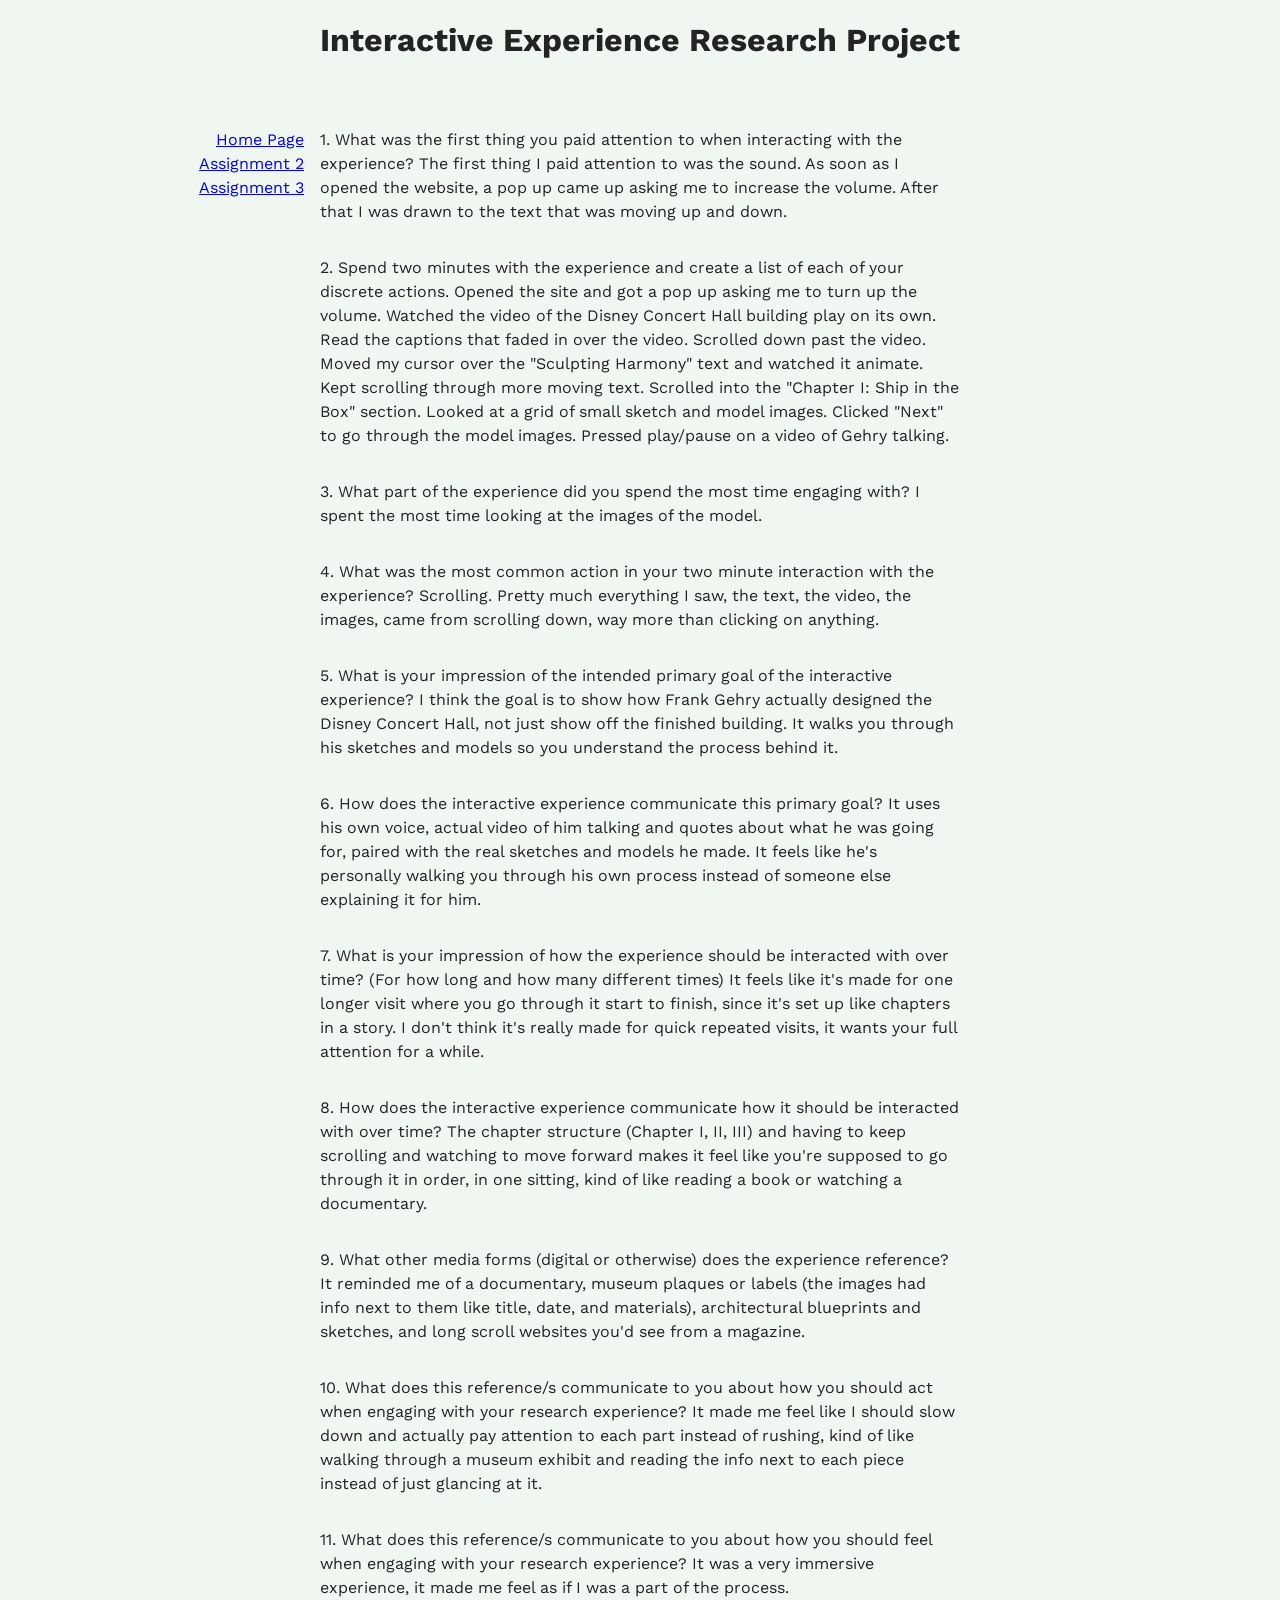
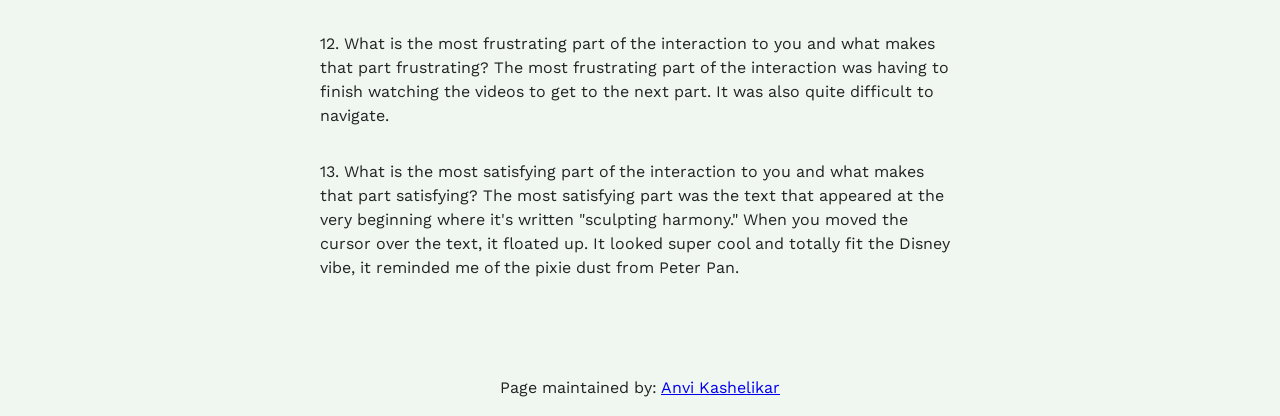
==== assignment1.html @ 2e986232 "started the code for the assignment I made the basic website. Added a home page and a page for the a" ====
<!doctype html>
<html lang="en">
<head>
    <meta charset="UTF-8">
    <meta name="viewport"
          content="width=device-width, user-scalable=no, initial-scale=1.0, maximum-scale=1.0, minimum-scale=1.0">
    <meta http-equiv="X-UA-Compatible" content="ie=edge">

<!-- !!!!! -->
<!--    change this to refer to your specific page  -->
    <title>Assignment 1 </title>

<!-- !!!!! -->
<!--  change this to your preferred icon  -->
    <!-- favicon was sourced from favicon.io but the original graphics are copyright 2020 Twitter, Inc
    and other contributors -->
    <!-- They are licensed under CC-BY 4.0 as linked below -->
    <!-- https://creativecommons.org/licenses/by/4.0/ -->
    <link rel="icon" type="image/png" href="./assets/icons/favicon.png">

     <link rel="stylesheet" href="reset.css">
    <link rel="stylesheet" href="style.css">
</head>
<body>


    <header>
    <h1>Interactive Experience Research Project</h1>
</header>

<div class="mainNavContainer">

    <nav>
        <a href="index.html">Home Page</a>
        <a href="assignment2.html">Assignment 2</a>
        <a href="assignment3.html">Assignment 3</a>
    </nav>

    <main>
        <p class="p1"> 1. What was the first thing you paid attention to when interacting with the experience? The first thing I paid attention to was the sound. As soon as I opened the website, a pop up came up asking me to increase the volume. After that I was drawn to the text that was moving up and down. </p>

        <p class="p2"> 2. Spend two minutes with the experience and create a list of each of your discrete actions. Opened the site and got a pop up asking me to turn up the volume. Watched the video of the Disney Concert Hall building play on its own. Read the captions that faded in over the video. Scrolled down past the video. Moved my cursor over the "Sculpting Harmony" text and watched it animate. Kept scrolling through more moving text. Scrolled into the "Chapter I: Ship in the Box" section. Looked at a grid of small sketch and model images. Clicked "Next" to go through the model images. Pressed play/pause on a video of Gehry talking. </p>

        <p class="p3"> 3. What part of the experience did you spend the most time engaging with? I spent the most time looking at the images of the model. </p>

        <p class="p4"> 4. What was the most common action in your two minute interaction with the experience? Scrolling. Pretty much everything I saw, the text, the video, the images, came from scrolling down, way more than clicking on anything. </p>

        <p class="p5"> 5. What is your impression of the intended primary goal of the interactive experience? I think the goal is to show how Frank Gehry actually designed the Disney Concert Hall, not just show off the finished building. It walks you through his sketches and models so you understand the process behind it. </p>

        <p class="p6"> 6. How does the interactive experience communicate this primary goal? It uses his own voice, actual video of him talking and quotes about what he was going for, paired with the real sketches and models he made. It feels like he's personally walking you through his own process instead of someone else explaining it for him. </p>

        <p class="p7"> 7. What is your impression of how the experience should be interacted with over time? (For how long and how many different times) It feels like it's made for one longer visit where you go through it start to finish, since it's set up like chapters in a story. I don't think it's really made for quick repeated visits, it wants your full attention for a while. </p>

        <p class="p8"> 8. How does the interactive experience communicate how it should be interacted with over time? The chapter structure (Chapter I, II, III) and having to keep scrolling and watching to move forward makes it feel like you're supposed to go through it in order, in one sitting, kind of like reading a book or watching a documentary. </p>

        <p class="p9"> 9. What other media forms (digital or otherwise) does the experience reference? It reminded me of a documentary, museum plaques or labels (the images had info next to them like title, date, and materials), architectural blueprints and sketches, and long scroll websites you'd see from a magazine. </p>

        <p class="p10"> 10. What does this reference/s communicate to you about how you should act when engaging with your research experience? It made me feel like I should slow down and actually pay attention to each part instead of rushing, kind of like walking through a museum exhibit and reading the info next to each piece instead of just glancing at it. </p>

        <p class="p11"> 11. What does this reference/s communicate to you about how you should feel when engaging with your research experience? It was a very immersive experience, it made me feel as if I was a part of the process. </p>

        <p class="p12"> 12. What is the most frustrating part of the interaction to you and what makes that part frustrating? The most frustrating part of the interaction was having to finish watching the videos to get to the next part. It was also quite difficult to navigate. </p>

        <p class="p13"> 13. What is the most satisfying part of the interaction to you and what makes that part satisfying? The most satisfying part was the text that appeared at the very beginning where it's written "sculpting harmony." When you moved the cursor over the text, it floated up. It looked super cool and totally fit the Disney vibe, it reminded me of the pixie dust from Peter Pan. </p>
    </main>

    <aside></aside>

</div>

<footer>
    <p>
        Page maintained by:
        <a href="https://github.com/Anvi086" target="_blank">
        Anvi Kashelikar
        </a>
    </p>
</footer>

</body>
</html>
---- style.css ----
/*!!!!!*/
/*add in your own font imports here*/
/*remember to update them in the rest of the CSS : eg the body selector*/
@import url('https://fonts.googleapis.com/css2?family=Work+Sans:ital,wght@0,100..900;1,100..900&display=swap');

/*!!!!!*/
/*change out, and/or add colours to the colour scheme*/
:root{
    /* basic 2-bit palette from 1bit Monitor Glow Palette by Polyducks */
    /* https://lospec.com/palette-list/1bit-monitor-glow */
    --colour-1: #222323;
    --colour-2: #f0f6f0;
}

/* this swaps the colour order to account for user's OS dark mode */
/*!!!!!*/
/*remember to update the colours here too to reflect the above changes*/
@media (prefers-color-scheme: dark) {
    :root{
        --colour-1: #f0f6f0;
        --colour-2: #222323;
    }
}


body {
    background-color: var(--colour-2);
    color: var(--colour-1);
    font-family: 'Work Sans', sans-serif;
    line-height: 1.5;
    padding: 1rem;
    display: flex;
    flex-direction: column;
    gap: 1rem;
}

main p {
margin-block-end: 2rem;
} 

header {
    display: flex;
    justify-content: center;
    margin-block-end: 3rem;
}

.mainNavContainer {
    flex: 1;
    display: flex;
    justify-content: center;
    gap: 1rem;
}

nav {
    display: flex;
    flex-direction: column;
    min-width: fit-content;
    flex: 1;
    align-items: flex-end;
}

main {
    display: flex;
    flex-direction: column;
    align-items: center;
}

aside {
    visibility: hidden;
    flex: 1;
}

footer {
    display: flex;
    justify-content: center;
    margin-block-start: 3rem;
}

/*technique from Kevin Powell*/
/*https://youtu.be/CU8Plk-53RU?si=zMpP0Pfbg1SaXeDB&t=255*/
/*longer post about how this works and the * + * selector*/
/*https://alistapart.com/article/axiomatic-css-and-lobotomized-owls/*/
.prose > * + * {
    margin-block-start: var(--prose-flow, 1em);
}

/* breakpoints from Material Design Spec https://m3.material.io/foundations/layout/breakpoints/overview */
/* while sometimes mobile first is recommended, as we will be focused on desktop, we will start there */

/* assumed base sizing is large (1200–1599px) : desktop  */

/* extra-large breakpoint : desktop, ultrawide monitors */
@media (width > 1600px) {

}

/* expanded breakpoint : phone or tablet in landscape, desktop */
@media (width < 1200px) {
    header {
        margin-block-end: 2rem;
    }
    footer {
        margin-block-start: 2rem;
    }
}
/* medium breakpoint : tablet in portrait */
@media (width < 840px) {
    header {
        margin-block-end: 1rem;
    }
    .mainNavContainer {
        flex-direction: column;
        justify-content: flex-start;
        align-items: center;
    }
    nav {
        flex: 0;
        width: 100%;
        max-width: 80rch;
        justify-content: space-between;
        flex-direction: row;
    }
    main {
        flex: 1;
    }
    aside {
        flex: 0;
    }
    footer {
        margin-block-start: 1rem;
    }
}
/* compact breakpoint : phone in portrait */
@media (width < 600px) {

}
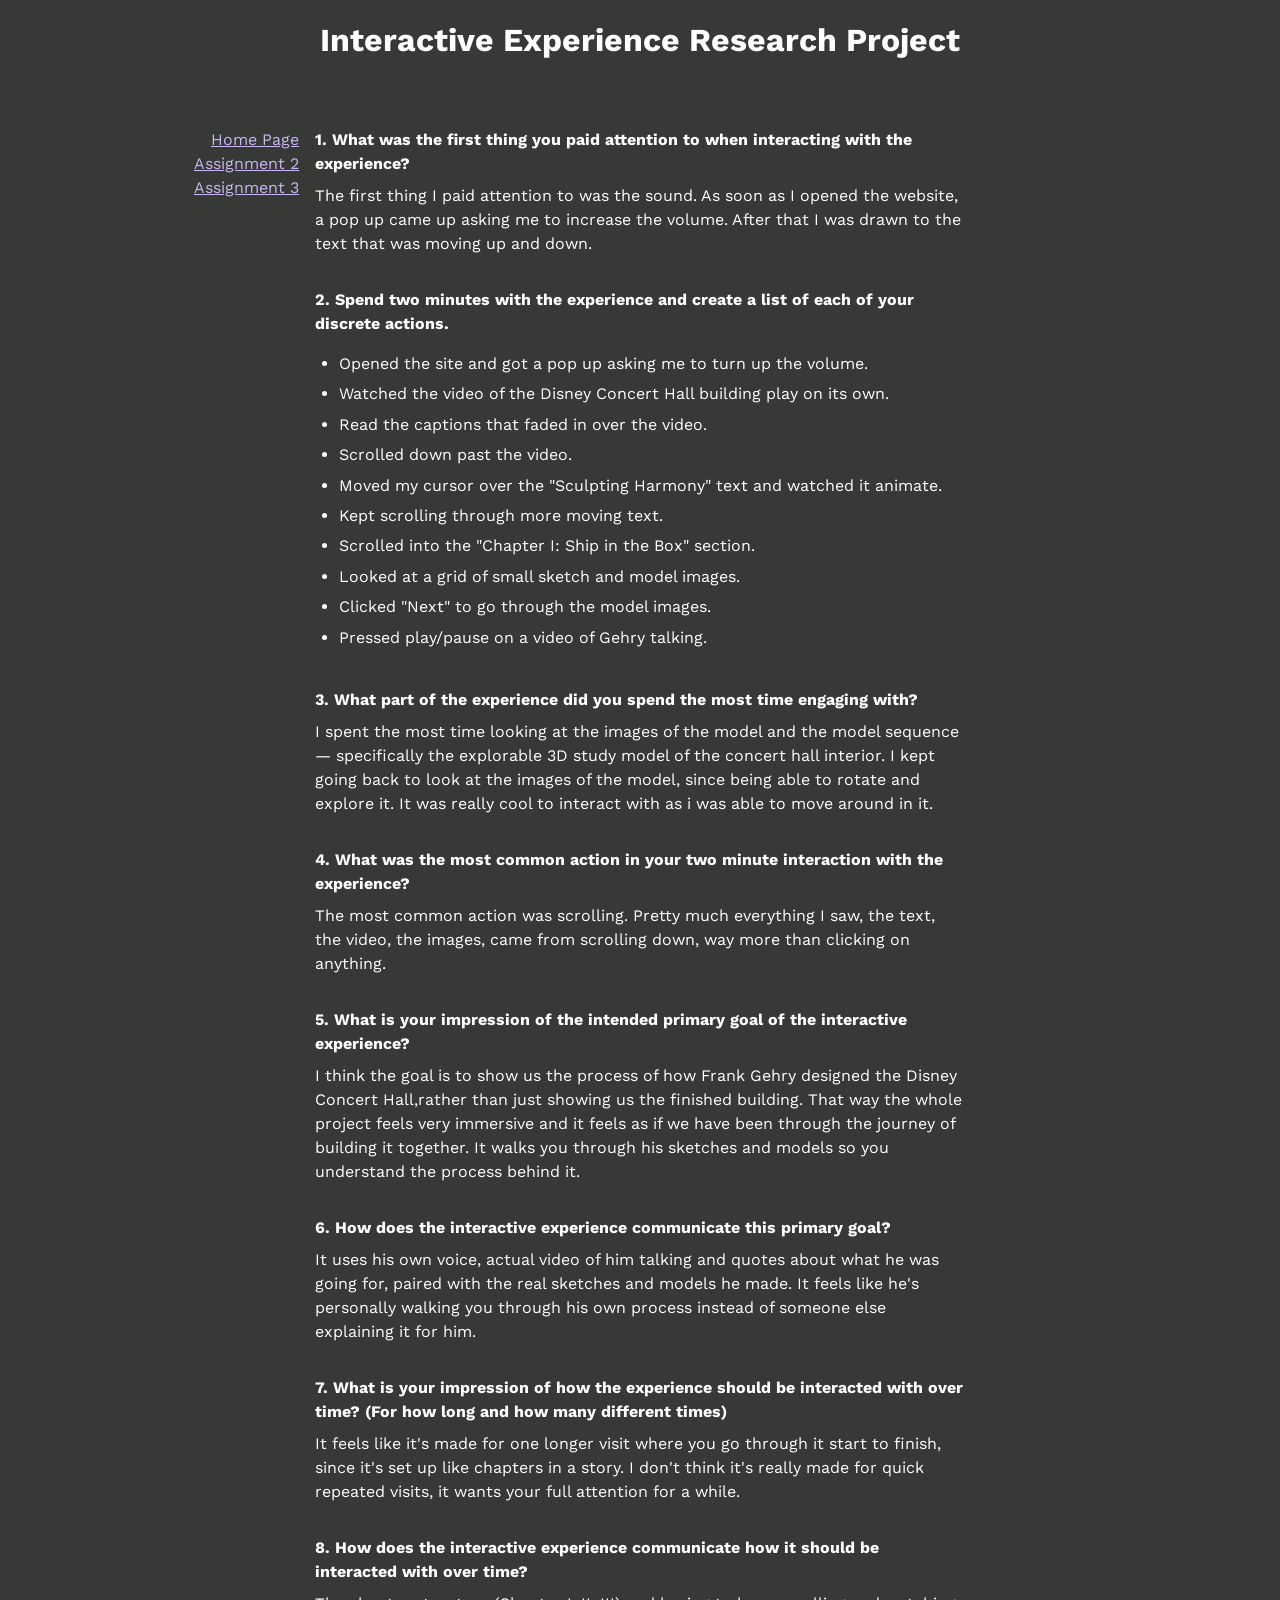
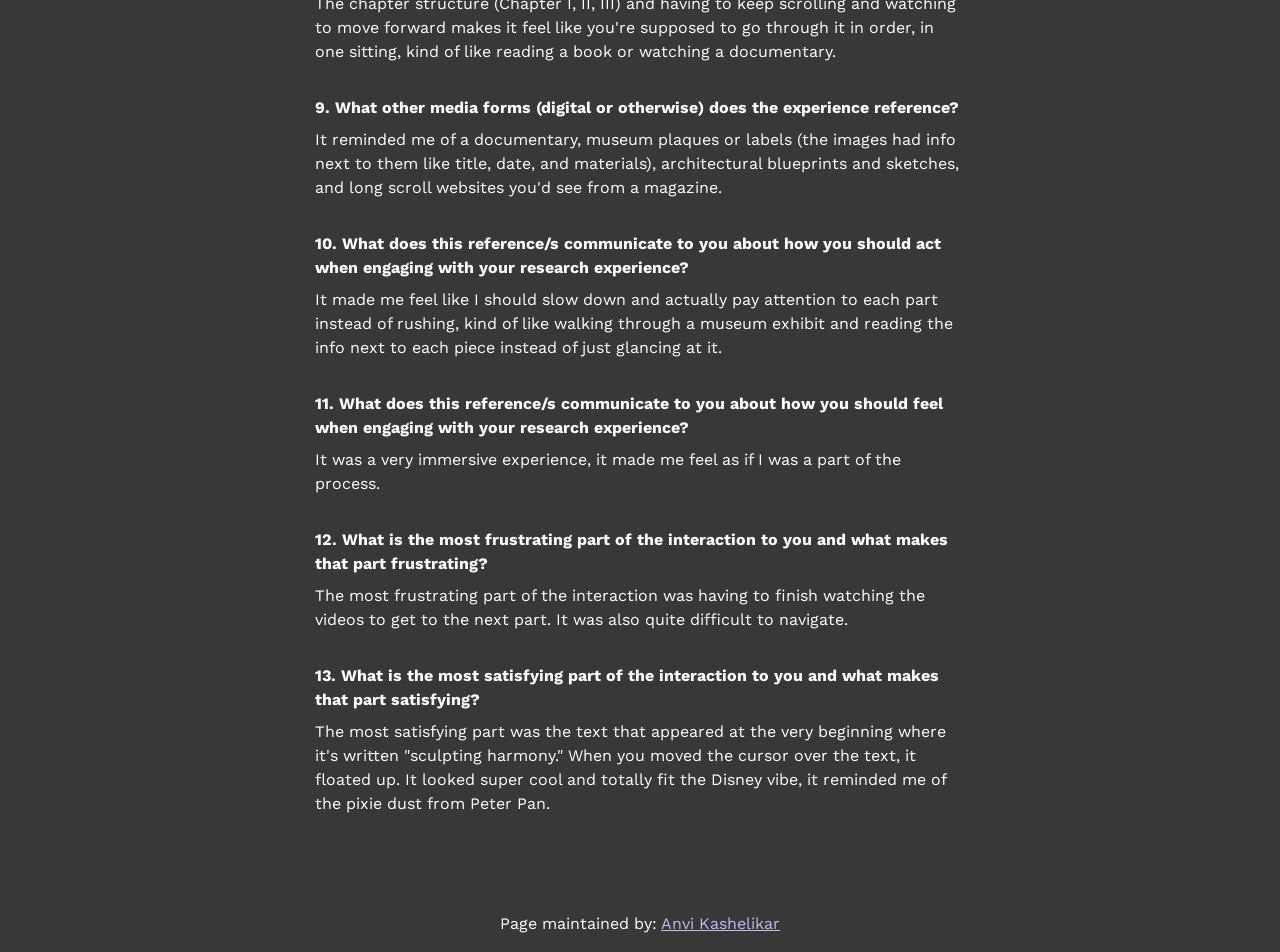
==== commit 21906a7a: "added spacing and structure" ====
--- a/assignment1.html
+++ b/assignment1.html
@@ -37,31 +37,43 @@
     </nav>
 
     <main>
-        <p class="p1"> 1. What was the first thing you paid attention to when interacting with the experience? The first thing I paid attention to was the sound. As soon as I opened the website, a pop up came up asking me to increase the volume. After that I was drawn to the text that was moving up and down. </p>
+        <p class="p1"><strong> 1. What was the first thing you paid attention to when interacting with the experience? </strong> The first thing I paid attention to was the sound. As soon as I opened the website, a pop up came up asking me to increase the volume. After that I was drawn to the text that was moving up and down. </p>
 
-        <p class="p2"> 2. Spend two minutes with the experience and create a list of each of your discrete actions. Opened the site and got a pop up asking me to turn up the volume. Watched the video of the Disney Concert Hall building play on its own. Read the captions that faded in over the video. Scrolled down past the video. Moved my cursor over the "Sculpting Harmony" text and watched it animate. Kept scrolling through more moving text. Scrolled into the "Chapter I: Ship in the Box" section. Looked at a grid of small sketch and model images. Clicked "Next" to go through the model images. Pressed play/pause on a video of Gehry talking. </p>
+       <p class="p2"><strong> 2. Spend two minutes with the experience and create a list of each of your discrete actions. </strong></p>
+       <ul class="p2-list">
+        <li>Opened the site and got a pop up asking me to turn up the volume.</li>
+        <li>Watched the video of the Disney Concert Hall building play on its own.</li>
+        <li>Read the captions that faded in over the video.</li>
+        <li>Scrolled down past the video.</li>
+        <li>Moved my cursor over the "Sculpting Harmony" text and watched it animate.</li>
+        <li>Kept scrolling through more moving text.</li>
+        <li>Scrolled into the "Chapter I: Ship in the Box" section.</li>
+        <li>Looked at a grid of small sketch and model images.</li>
+        <li>Clicked "Next" to go through the model images.</li>
+        <li>Pressed play/pause on a video of Gehry talking.</li>
+       </ul>
 
-        <p class="p3"> 3. What part of the experience did you spend the most time engaging with? I spent the most time looking at the images of the model. </p>
+        <p class="p3"><strong> 3. What part of the experience did you spend the most time engaging with? </strong> I spent the most time looking at the images of the model and the model sequence — specifically the explorable 3D study model of the concert hall interior. I kept going back to look at the images of the model, since being able to rotate and explore it. It was really cool to interact with as i was able to move around in it. </p>
 
-        <p class="p4"> 4. What was the most common action in your two minute interaction with the experience? Scrolling. Pretty much everything I saw, the text, the video, the images, came from scrolling down, way more than clicking on anything. </p>
+        <p class="p4"><strong> 4. What was the most common action in your two minute interaction with the experience? </strong> The most common action was scrolling. Pretty much everything I saw, the text, the video, the images, came from scrolling down, way more than clicking on anything. </p>
 
-        <p class="p5"> 5. What is your impression of the intended primary goal of the interactive experience? I think the goal is to show how Frank Gehry actually designed the Disney Concert Hall, not just show off the finished building. It walks you through his sketches and models so you understand the process behind it. </p>
+        <p class="p5"><strong> 5. What is your impression of the intended primary goal of the interactive experience? </strong> I think the goal is to show us the process of how Frank Gehry  designed the Disney Concert Hall,rather than just showing us the finished building. That way the whole project feels very immersive and it feels as if we have been through the journey of building it together. It walks you through his sketches and models so you understand the process behind it. </p>
 
-        <p class="p6"> 6. How does the interactive experience communicate this primary goal? It uses his own voice, actual video of him talking and quotes about what he was going for, paired with the real sketches and models he made. It feels like he's personally walking you through his own process instead of someone else explaining it for him. </p>
+        <p class="p6"><strong> 6. How does the interactive experience communicate this primary goal? </strong> It uses his own voice, actual video of him talking and quotes about what he was going for, paired with the real sketches and models he made. It feels like he's personally walking you through his own process instead of someone else explaining it for him. </p>
 
-        <p class="p7"> 7. What is your impression of how the experience should be interacted with over time? (For how long and how many different times) It feels like it's made for one longer visit where you go through it start to finish, since it's set up like chapters in a story. I don't think it's really made for quick repeated visits, it wants your full attention for a while. </p>
+        <p class="p7"><strong> 7. What is your impression of how the experience should be interacted with over time? (For how long and how many different times) </strong> It feels like it's made for one longer visit where you go through it start to finish, since it's set up like chapters in a story. I don't think it's really made for quick repeated visits, it wants your full attention for a while. </p>
 
-        <p class="p8"> 8. How does the interactive experience communicate how it should be interacted with over time? The chapter structure (Chapter I, II, III) and having to keep scrolling and watching to move forward makes it feel like you're supposed to go through it in order, in one sitting, kind of like reading a book or watching a documentary. </p>
+        <p class="p8"><strong> 8. How does the interactive experience communicate how it should be interacted with over time? </strong> The chapter structure (Chapter I, II, III) and having to keep scrolling and watching to move forward makes it feel like you're supposed to go through it in order, in one sitting, kind of like reading a book or watching a documentary. </p>
 
-        <p class="p9"> 9. What other media forms (digital or otherwise) does the experience reference? It reminded me of a documentary, museum plaques or labels (the images had info next to them like title, date, and materials), architectural blueprints and sketches, and long scroll websites you'd see from a magazine. </p>
+        <p class="p9"><strong> 9. What other media forms (digital or otherwise) does the experience reference? </strong> It reminded me of a documentary, museum plaques or labels (the images had info next to them like title, date, and materials), architectural blueprints and sketches, and long scroll websites you'd see from a magazine. </p>
 
-        <p class="p10"> 10. What does this reference/s communicate to you about how you should act when engaging with your research experience? It made me feel like I should slow down and actually pay attention to each part instead of rushing, kind of like walking through a museum exhibit and reading the info next to each piece instead of just glancing at it. </p>
+        <p class="p10"><strong> 10. What does this reference/s communicate to you about how you should act when engaging with your research experience? </strong> It made me feel like I should slow down and actually pay attention to each part instead of rushing, kind of like walking through a museum exhibit and reading the info next to each piece instead of just glancing at it. </p>
 
-        <p class="p11"> 11. What does this reference/s communicate to you about how you should feel when engaging with your research experience? It was a very immersive experience, it made me feel as if I was a part of the process. </p>
+        <p class="p11"><strong> 11. What does this reference/s communicate to you about how you should feel when engaging with your research experience? </strong> It was a very immersive experience, it made me feel as if I was a part of the process. </p>
 
-        <p class="p12"> 12. What is the most frustrating part of the interaction to you and what makes that part frustrating? The most frustrating part of the interaction was having to finish watching the videos to get to the next part. It was also quite difficult to navigate. </p>
+        <p class="p12"><strong> 12. What is the most frustrating part of the interaction to you and what makes that part frustrating? </strong> The most frustrating part of the interaction was having to finish watching the videos to get to the next part. It was also quite difficult to navigate. </p>
 
-        <p class="p13"> 13. What is the most satisfying part of the interaction to you and what makes that part satisfying? The most satisfying part was the text that appeared at the very beginning where it's written "sculpting harmony." When you moved the cursor over the text, it floated up. It looked super cool and totally fit the Disney vibe, it reminded me of the pixie dust from Peter Pan. </p>
+        <p class="p13"><strong>13. What is the most satisfying part of the interaction to you and what makes that part satisfying? </strong> The most satisfying part was the text that appeared at the very beginning where it's written "sculpting harmony." When you moved the cursor over the text, it floated up. It looked super cool and totally fit the Disney vibe, it reminded me of the pixie dust from Peter Pan. </p>
     </main>
 
     <aside></aside>
--- a/style.css
+++ b/style.css
@@ -6,74 +6,141 @@
 /*!!!!!*/
 /*change out, and/or add colours to the colour scheme*/
 :root{
-    /* basic 2-bit palette from 1bit Monitor Glow Palette by Polyducks */
-    /* https://lospec.com/palette-list/1bit-monitor-glow */
-    --colour-1: #222323;
-    --colour-2: #f0f6f0;
+--colour-1: #ffffff;
+--colour-2: #363936;
+--colour-accent: #c9b6f2;
 }
 
-/* this swaps the colour order to account for user's OS dark mode */
-/*!!!!!*/
-/*remember to update the colours here too to reflect the above changes*/
 @media (prefers-color-scheme: dark) {
-    :root{
-        --colour-1: #f0f6f0;
-        --colour-2: #222323;
+:root{
+--colour-1: #ffffff;
+--colour-2: #1b1d1d;
+--colour-accent: #c9b6f2;
     }
 }
 
-
 body {
-    background-color: var(--colour-2);
-    color: var(--colour-1);
-    font-family: 'Work Sans', sans-serif;
-    line-height: 1.5;
-    padding: 1rem;
-    display: flex;
-    flex-direction: column;
-    gap: 1rem;
+background-color: var(--colour-2);
+color: var(--colour-1);
+font-family: 'Work Sans', sans-serif;
+line-height: 1.5;
+padding: 1rem;
+display: flex;
+flex-direction: column;
+gap: 1rem;
 }
 
 main p {
+width: 100%;
+max-width: 65ch;
+margin-inline: auto;
 margin-block-end: 2rem;
-} 
+}
+
+main p strong {
+display: block;
+margin-block-end: 0.5rem;
+}
+
+.p2 {
+margin-block-end: 0.5rem;
+}
+
+.p2-list {
+width: 100%;
+max-width: 65ch;
+margin-inline: auto;
+margin-block-start: 0;
+margin-block-end: 2rem;
+padding-inline-start: 1.5rem;
+}
+
+.p2-list li {
+margin-block-end: 0.4rem;
+}
 
 header {
-    display: flex;
-    justify-content: center;
-    margin-block-end: 3rem;
+display: flex;
+justify-content: center;
+margin-block-end: 3rem;
+}
+
+header h1 {
+font-size: 2rem;
+font-weight: 700;
+text-align: center;
 }
 
 .mainNavContainer {
-    flex: 1;
-    display: flex;
-    justify-content: center;
-    gap: 1rem;
+flex: 1;
+display: flex;
+justify-content: center;
+gap: 1rem;
 }
 
 nav {
-    display: flex;
-    flex-direction: column;
-    min-width: fit-content;
-    flex: 1;
-    align-items: flex-end;
+display: flex;
+flex-direction: column;
+min-width: fit-content;
+flex: 1;
+align-items: flex-end;
+}
+
+nav a {
+color: var(--colour-accent);
+}
+
+nav a:visited {
+color: var(--colour-accent);
+}
+
+nav a:hover {
+color: var(--colour-accent);
+opacity: 0.6;
 }
 
 main {
-    display: flex;
-    flex-direction: column;
-    align-items: center;
+display: flex;
+flex-direction: column;
+align-items: stretch;
 }
 
 aside {
-    visibility: hidden;
-    flex: 1;
+visibility: hidden;
+flex: 1;
 }
 
 footer {
-    display: flex;
-    justify-content: center;
-    margin-block-start: 3rem;
+display: flex;
+justify-content: center;
+margin-block-start: 3rem;
+}
+
+footer a {
+color: var(--colour-accent);
+}
+
+footer a:visited {
+color: var(--colour-accent);
+}
+
+footer a:hover {
+color: var(--colour-accent);
+opacity: 0.6;
+}
+
+a:focus-visible {
+outline: 2px solid var(--colour-accent);
+outline-offset: 2px;
+}
+
+::selection {
+background-color: var(--colour-accent);
+color: var(--colour-2);
+}
+
+html {
+scroll-behavior: smooth;
 }
 
 /*technique from Kevin Powell*/
@@ -81,56 +148,51 @@
 /*longer post about how this works and the * + * selector*/
 /*https://alistapart.com/article/axiomatic-css-and-lobotomized-owls/*/
 .prose > * + * {
-    margin-block-start: var(--prose-flow, 1em);
+margin-block-start: var(--prose-flow, 1em);
 }
 
 /* breakpoints from Material Design Spec https://m3.material.io/foundations/layout/breakpoints/overview */
-/* while sometimes mobile first is recommended, as we will be focused on desktop, we will start there */
 
-/* assumed base sizing is large (1200–1599px) : desktop  */
-
-/* extra-large breakpoint : desktop, ultrawide monitors */
 @media (width > 1600px) {
 
 }
 
-/* expanded breakpoint : phone or tablet in landscape, desktop */
 @media (width < 1200px) {
-    header {
-        margin-block-end: 2rem;
+header {
+margin-block-end: 2rem;
     }
-    footer {
-        margin-block-start: 2rem;
+footer {
+margin-block-start: 2rem;
     }
 }
-/* medium breakpoint : tablet in portrait */
+
 @media (width < 840px) {
-    header {
-        margin-block-end: 1rem;
+header {
+margin-block-end: 1rem;
     }
-    .mainNavContainer {
-        flex-direction: column;
-        justify-content: flex-start;
-        align-items: center;
+.mainNavContainer {
+flex-direction: column;
+justify-content: flex-start;
+align-items: center;
     }
-    nav {
-        flex: 0;
-        width: 100%;
-        max-width: 80rch;
-        justify-content: space-between;
-        flex-direction: row;
+nav {
+flex: 0;
+width: 100%;
+max-width: 80ch;
+justify-content: space-between;
+flex-direction: row;
     }
-    main {
-        flex: 1;
+main {
+flex: 1;
     }
-    aside {
-        flex: 0;
+aside {
+flex: 0;
     }
-    footer {
-        margin-block-start: 1rem;
+footer {
+margin-block-start: 1rem;
     }
 }
-/* compact breakpoint : phone in portrait */
+
 @media (width < 600px) {
 
 }
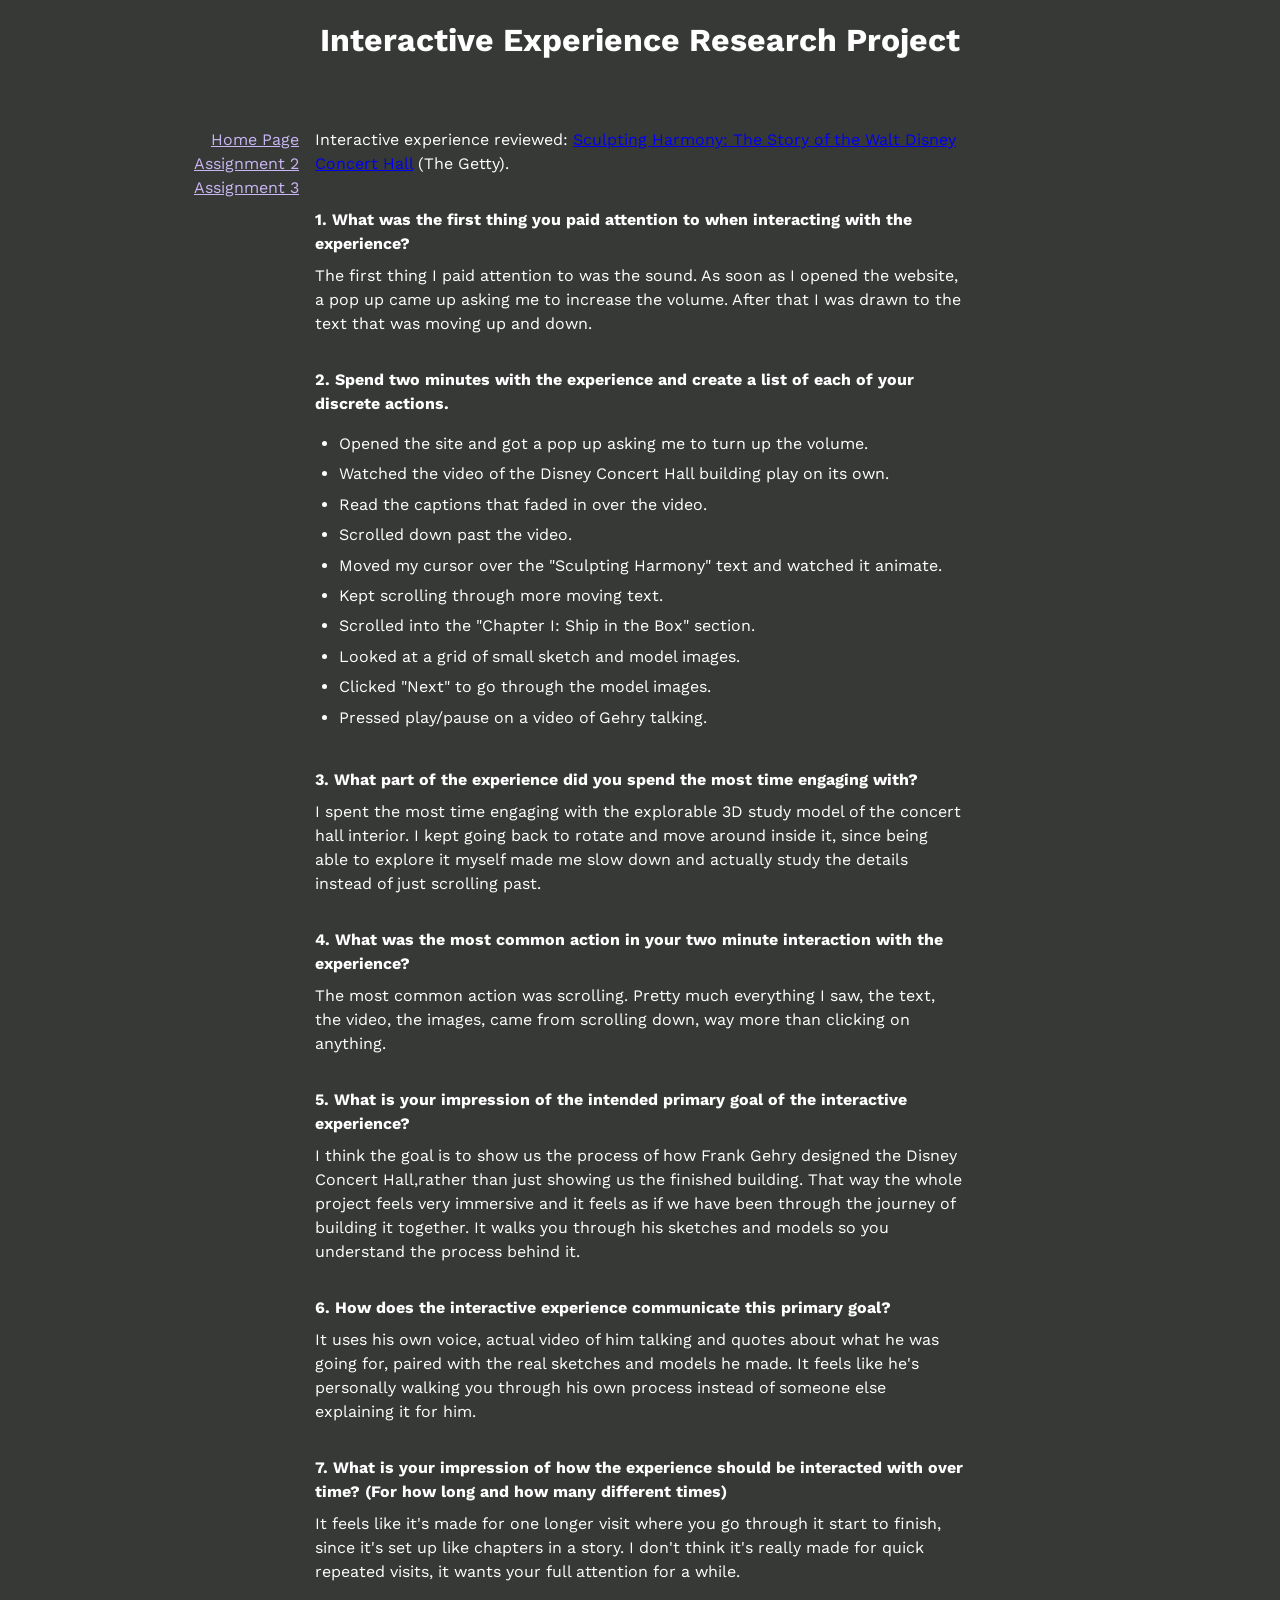
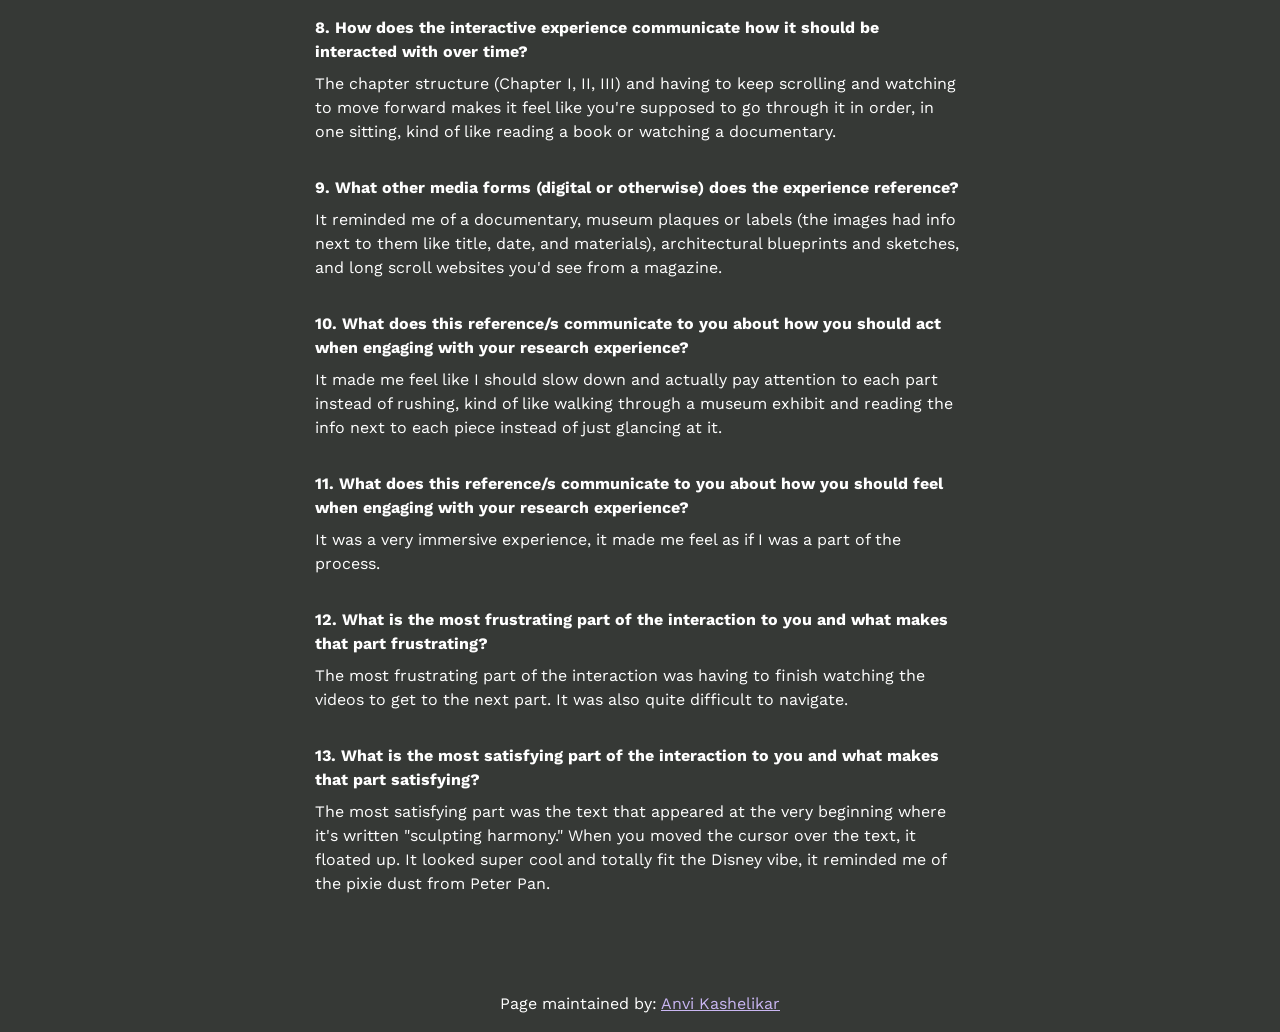
==== commit fe127c05: "wrote down code comments" ====
--- a/assignment1.html
+++ b/assignment1.html
@@ -23,10 +23,41 @@
 </head>
 <body>
 
+<!-- !!!!! -->
+<!--  Design Process  -->
+<!-- This page collates my written responses to the 13 prompt. I recorded my first interaction 
+    of the website and wrote answers to the given prompts The website that i chose is called 
+    "Sculpting Harmony: The Story of the Walt Disney Concert Hall" (gehry.getty.edu),
+    a scrollytelling piece by The Getty about Frank Gehry's design process for
+    the Walt Disney Concert Hall. I structured the page semantically (header / nav / main / footer) 
+    rather than using generic <div>s throughout, so the document is meaningful to screen readers
+    and search engines, not just visually organised. -->
+
+
+<!-- !!!! -->
+<!-- AI Assistance disclosure -->
+<!--  I used Claude Anthropic AI) throughout the development of this assignment, mainly by 
+      asking it for help whenever I ran into an issue or problem I couldn't solve on my own — 
+      for example, question 3 wasn't aligning with the rest of the questions for some reason, 
+      there was unwanted spacing that didn't match the rest of the page, and I had some broken 
+      closing tags I'd written by mistake. I also asked Claude to help turn my raw notes for 
+      Q2 into a proper list, and to proofread and tighten a couple of my written answers for 
+      clarity. All ideas, opinions, and personal reflections in the responses below are my 
+      own; AI assistance was limited to fixing code problems as they came up, structural 
+      suggestions, and light editing, which I reviewed and approved before including.  -->
+
+    
 
     <header>
     <h1>Interactive Experience Research Project</h1>
 </header>
+
+
+  <!-- I separated the website into different pages — I gave it a home page and then set it 
+  up for future assignments as well by giving it different pages for each assignment. 
+  I used the code that I had learnt from my Interface Design and Development class to 
+  achieve this. -->
+
 
 <div class="mainNavContainer">
 
@@ -36,8 +67,25 @@
         <a href="assignment3.html">Assignment 3</a>
     </nav>
 
+
+<!-- I started with citing the main website that i reviewed and linked it onto the page -->
     <main>
+
+     <p class="source-citation">
+     Interactive experience reviewed: 
+     <a href="https://gehry.getty.edu/" target="_blank">Sculpting Harmony: The Story of the Walt Disney Concert Hall</a> 
+     (The Getty).
+     </p>
+
+     <!-- I used the <strong> tag to emphasize the questions and make them stand out and in the style css I used the main p strong { display: block; margin-block-end: 0.5rem; } code so that I could put space between the question and the answer --> 
+
         <p class="p1"><strong> 1. What was the first thing you paid attention to when interacting with the experience? </strong> The first thing I paid attention to was the sound. As soon as I opened the website, a pop up came up asking me to increase the volume. After that I was drawn to the text that was moving up and down. </p>
+
+  
+        <!-- Q2 specifically asks for a "list of discrete actions", so I used a semantic 
+         <ul>/<li> list here rather than folding the actions into one paragraph — each 
+         <li> represents one distinct, separate action I took, in the order I took them. -->
+     
 
        <p class="p2"><strong> 2. Spend two minutes with the experience and create a list of each of your discrete actions. </strong></p>
        <ul class="p2-list">
@@ -53,7 +101,7 @@
         <li>Pressed play/pause on a video of Gehry talking.</li>
        </ul>
 
-        <p class="p3"><strong> 3. What part of the experience did you spend the most time engaging with? </strong> I spent the most time looking at the images of the model and the model sequence — specifically the explorable 3D study model of the concert hall interior. I kept going back to look at the images of the model, since being able to rotate and explore it. It was really cool to interact with as i was able to move around in it. </p>
+        <p class="p3"><strong> 3. What part of the experience did you spend the most time engaging with? </strong>  I spent the most time engaging with the explorable 3D study model of the concert hall interior. I kept going back to rotate and move around inside it, since being able to explore it myself made me slow down and actually study the details instead of just scrolling past.</p>
 
         <p class="p4"><strong> 4. What was the most common action in your two minute interaction with the experience? </strong> The most common action was scrolling. Pretty much everything I saw, the text, the video, the images, came from scrolling down, way more than clicking on anything. </p>
 
@@ -80,6 +128,8 @@
 
 </div>
 
+<!-- to end the main page i linked my github profile -->
+
 <footer>
     <p>
         Page maintained by:
--- a/style.css
+++ b/style.css
@@ -3,8 +3,17 @@
 /*remember to update them in the rest of the CSS : eg the body selector*/
 @import url('https://fonts.googleapis.com/css2?family=Work+Sans:ital,wght@0,100..900;1,100..900&display=swap');
 
+
+/* I used Work Sans because it's clean and easy to read for long paragraphs of text */
+
 /*!!!!!*/
 /*change out, and/or add colours to the colour scheme*/
+
+
+/* I added --colour-accent myself so my links could be a light purple instead of white, 
+so they stand out from the rest of the text and look clickable */
+
+
 :root{
 --colour-1: #ffffff;
 --colour-2: #363936;
@@ -18,6 +27,10 @@
 --colour-accent: #c9b6f2;
     }
 }
+
+/* I used flexbox on main so all my paragraphs would stack vertically, and gave them a 
+max-width in ch units (character width) so the text doesn't stretch too wide and get 
+hard to read on bigger screens */
 
 body {
 background-color: var(--colour-2);
@@ -30,6 +43,8 @@
 gap: 1rem;
 }
 
+
+
 main p {
 width: 100%;
 max-width: 65ch;
@@ -37,10 +52,16 @@
 margin-block-end: 2rem;
 }
 
+/* I used the main p strong { display: block; margin-block-end: 0.5rem; } code so that I 
+could put space between the question and the answer */
+
 main p strong {
 display: block;
 margin-block-end: 0.5rem;
 }
+
+/* I made a separate rule for question 2 since it doesn't have its answer inside the 
+same <p> anymore (I turned that answer into a list instead) */
 
 .p2 {
 margin-block-end: 0.5rem;
@@ -86,6 +107,10 @@
 align-items: flex-end;
 }
 
+/* I gave my nav links their own colour so they'd look different from the plain white 
+body text, and added a hover and visited state so they stay consistent even after 
+being clicked (also learnt thsi from the IDAD class) */
+
 nav a {
 color: var(--colour-accent);
 }
@@ -98,6 +123,11 @@
 color: var(--colour-accent);
 opacity: 0.6;
 }
+
+/* I changed align-items from center to stretch here — center was making shorter 
+paragraphs (like question 3) look indented compared to the rest, since flexbox was 
+centering each one individually based on its own width. Stretch fixes that so 
+everything lines up on the same edge ( i took help from claude ai for this part as mentioned in the a disclosure) */
 
 main {
 display: flex;
@@ -115,6 +145,8 @@
 justify-content: center;
 margin-block-start: 3rem;
 }
+
+/* Same colour treatment as my nav links, so the footer link matches the rest of the page */
 
 footer a {
 color: var(--colour-accent);
@@ -166,6 +198,9 @@
     }
 }
 
+/* I changed the nav to a horizontal row here so it doesn't take up too much vertical 
+space on smaller screens (also learnt from IDAD) */
+
 @media (width < 840px) {
 header {
 margin-block-end: 1rem;
